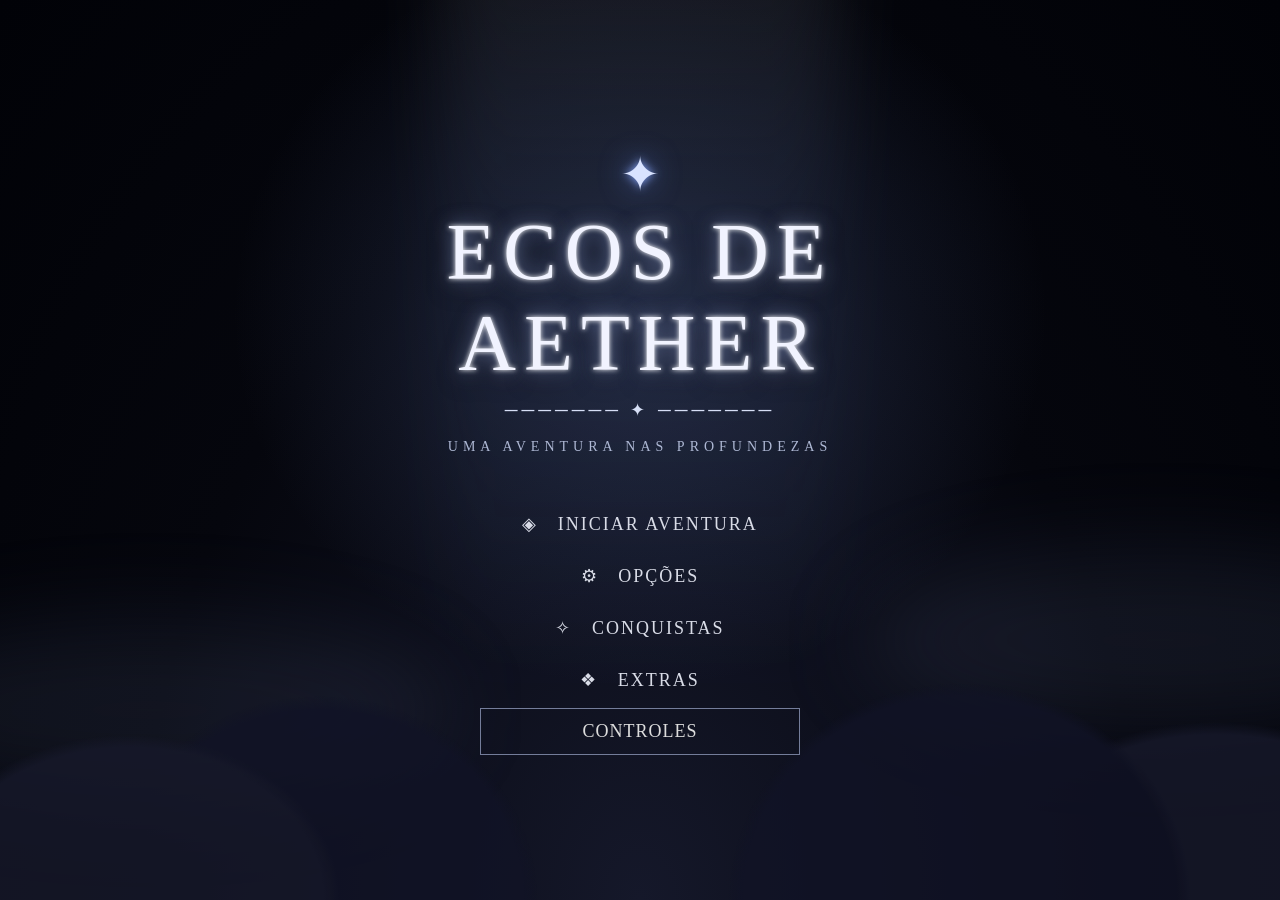
==== index.html @ d4d1378f "Add files via upload" ====
<!DOCTYPE html>
<html lang="pt-BR">
<head>
    <meta charset="UTF-8">
    <meta name="viewport" content="width=device-width, initial-scale=1.0">

    <title>Ecos de Aether</title>

    <link rel="stylesheet" href="style.css">
</head>

<body>

<!-- =========================
     MENU PRINCIPAL
========================= -->

<div id="mainMenu" class="screen">

    <div class="menuFog fog1"></div>
    <div class="menuFog fog2"></div>

    <div class="menuContent">

        <div class="smallLogo">✦</div>

        <h1>ECOS DE AETHER</h1>

        <div class="ornament">
            ─────── ✦ ───────
        </div>

        <p class="subtitle">
            UMA AVENTURA NAS PROFUNDEZAS
        </p>

        <div class="menuButtons">

            <button onclick="startGame()">
                ◈ &nbsp; INICIAR AVENTURA
            </button>

            <button onclick="openOptions()">
                ⚙ &nbsp; OPÇÕES
            </button>

            <button onclick="openAchievements()">
                ✧ &nbsp; CONQUISTAS
            </button>

            <button onclick="openCredits()">
                ❖ &nbsp; EXTRAS
            </button>
            <button id="openControls">CONTROLES</button>

        </div>

        <div class="menuBottom">
            <span>ECOS DE AETHER</span>
            <span>VERSÃO 1.0</span>
        </div>

    </div>
</div>

<!-- MENU DE CONFIGURAÇÃO DE TECLAS -->
<div id="controlsMenu" class="screen hidden">

    <div class="settings-box">

        <h1>CONFIGURAR TECLAS</h1>

        <p class="settings-subtitle">
            Clique em uma ação e pressione a tecla desejada
        </p>

        <div id="keyList"></div>

        <div class="settings-buttons">
            <button id="resetKeys">RESTAURAR PADRÃO</button>
            <button id="closeControls">VOLTAR</button>
        </div>

    </div>

</div>
<!-- =========================
     TELA DO JOGO
========================= -->

<div id="gameScreen" class="hidden">

    <canvas id="gameCanvas"></canvas>

    <!-- HUD -->

    <div id="hud">

        <div class="playerIcon">
            ☠
        </div>

        <div class="bars">

            <div class="healthBar">
                <div id="healthFill"></div>
            </div>

            <div class="manaBar">
                <div id="manaFill"></div>
            </div>

            <div class="xpBar">
                <div id="xpFill"></div>
            </div>

        </div>

        <div class="hudInfo">

            <div>
                ❤️ <span id="healthText">100</span>
            </div>

            <div>
                💙 <span id="manaText">100</span>
            </div>

            <div>
                ✦ LV <span id="levelText">1</span>
            </div>

        </div>

        <div class="coinCounter">
            💎 <span id="coinText">0</span>
        </div>

    </div>


    <!-- NOME DO MAPA -->

    <div id="areaName">
        VILA DO AETHER
    </div>


    <!-- CONTROLES -->

    <div id="controlsHelp">

        A/D ou ←/→ mover<br>
        W / ↑ pular<br>
        Clique atacar<br>
        1 Bola de Fogo<br>
        2 Raio<br>
        Espaço Dash<br>
        E interagir<br>
        I inventário

    </div>


    <!-- MENSAGENS -->

    <div id="messageBox"></div>


    <!-- MENU DE INVENTÁRIO -->

    <div id="inventoryPanel" class="panel hidden">

        <div class="panelHeader">
            <h2>INVENTÁRIO</h2>
            <button onclick="closePanels()">×</button>
        </div>

        <div id="inventoryItems" class="itemGrid"></div>

    </div>


    <!-- MENU DE AMULETOS -->

    <div id="amuletPanel" class="panel hidden">

        <div class="panelHeader">
            <h2>AMULETOS</h2>
            <button onclick="closePanels()">×</button>
        </div>

        <p class="panelDescription">
            Encontre amuletos escondidos, derrote chefes
            e complete missões para desbloquear poderes.
        </p>

        <div id="amuletItems" class="itemGrid"></div>

    </div>


    <!-- LOJA -->

    <div id="shopPanel" class="panel hidden">

        <div class="panelHeader">
            <h2>LOJA DO VIAJANTE</h2>
            <button onclick="closePanels()">×</button>
        </div>

        <div class="shopCoins">
            💎 <span id="shopCoins">0</span>
        </div>

        <div id="shopItems"></div>

    </div>


    <!-- MISSÕES -->

    <div id="questPanel" class="panel hidden">

        <div class="panelHeader">
            <h2>MISSÕES</h2>
            <button onclick="closePanels()">×</button>
        </div>

        <div id="questList"></div>

    </div>


    <!-- PAUSA -->

    <div id="pausePanel" class="panel hidden">

        <div class="panelHeader">
            <h2>PAUSADO</h2>
        </div>

        <button onclick="resumeGame()" class="largeButton">
            CONTINUAR
        </button>

        <button onclick="backToMenu()" class="largeButton">
            MENU PRINCIPAL
        </button>

    </div>

</div>


<!-- =========================
     OPÇÕES
========================= -->

<div id="optionsPanel" class="modal hidden">

    <div class="modalBox">

        <h2>OPÇÕES</h2>

        <p>Som</p>

        <input
            id="volumeControl"
            type="range"
            min="0"
            max="100"
            value="70"
        >

        <button onclick="closeModal()">VOLTAR</button>

    </div>
</div>


<!-- =========================
     CONQUISTAS
========================= -->

<div id="achievementsPanel" class="modal hidden">

    <div class="modalBox">

        <h2>CONQUISTAS</h2>

        <div class="achievement">
            ⚔️ Primeiro Sangue
            <small>Derrote seu primeiro inimigo.</small>
        </div>

        <div class="achievement">
            💎 Colecionador
            <small>Encontre 10 itens.</small>
        </div>

        <div class="achievement">
            💍 Caçador de Relíquias
            <small>Encontre seu primeiro amuleto.</small>
        </div>

        <div class="achievement">
            👑 O Desafiante
            <small>Enfrente o chefe.</small>
        </div>

        <button onclick="closeModal()">VOLTAR</button>

    </div>
</div>


<!-- =========================
     EXTRAS
========================= -->

<div id="creditsPanel" class="modal hidden">

    <div class="modalBox">

        <h2>ECOS DE AETHER</h2>

        <p>
            Uma aventura criada em HTML, CSS e JavaScript.
        </p>

        <p>
            Explore o mundo.<br>
            Encontre relíquias.<br>
            Derrote monstros.<br>
            Descubra os segredos de Aether.
        </p>

        <button onclick="closeModal()">VOLTAR</button>

    </div>
</div>


<script src="game.js"></script>

</body>
</html>
---- style.css ----
* {
    box-sizing: border-box;
    margin: 0;
    padding: 0;
}

html,
body {
    width: 100%;
    height: 100%;
    overflow: hidden;
    background: #03040a;
    color: #eee;
    font-family: Georgia, "Times New Roman", serif;
}

button {
    font-family: inherit;
}

.hidden {
    display: none !important;
}


/* =====================================
   MENU
===================================== */

#mainMenu {
    position: fixed;
    inset: 0;

    display: flex;
    justify-content: center;
    align-items: center;

    overflow: hidden;

    background:
        radial-gradient(
            ellipse at 50% 35%,
            rgba(91, 113, 171, 0.30),
            transparent 45%
        ),
        radial-gradient(
            ellipse at 50% 100%,
            #15182a 0%,
            #05060d 55%,
            #010207 100%
        );
}


/* luz central */

#mainMenu::before {
    content: "";

    position: absolute;

    top: -30%;
    left: 50%;

    width: 400px;
    height: 1000px;

    transform: translateX(-50%);

    background:
        linear-gradient(
            to bottom,
            rgba(255,255,255,0.16),
            rgba(126,158,219,0.08),
            transparent
        );

    filter: blur(35px);

    opacity: 0.7;
}


/* cavernas */

#mainMenu::after {
    content: "";

    position: absolute;
    inset: 0;

    background:

        radial-gradient(
            ellipse at 10% 100%,
            #17192b 0 12%,
            transparent 13%
        ),

        radial-gradient(
            ellipse at 25% 100%,
            #111326 0 15%,
            transparent 16%
        ),

        radial-gradient(
            ellipse at 75% 100%,
            #111326 0 16%,
            transparent 17%
        ),

        radial-gradient(
            ellipse at 95% 100%,
            #17192b 0 13%,
            transparent 14%
        );

    opacity: 0.8;
}


/* neblina */

.menuFog {
    position: absolute;

    width: 600px;
    height: 180px;

    border-radius: 50%;

    background: rgba(115, 133, 176, 0.12);

    filter: blur(45px);

    animation: fogMove 12s infinite alternate ease-in-out;
}

.fog1 {
    left: -150px;
    bottom: 100px;
}

.fog2 {
    right: -180px;
    bottom: 170px;

    animation-delay: -5s;
}

@keyframes fogMove {

    from {
        transform: translateX(-40px);
    }

    to {
        transform: translateX(70px);
    }

}


/* conteúdo */

.menuContent {
    position: relative;
    z-index: 5;

    width: min(700px, 90vw);

    text-align: center;

    animation: menuAppear 2s ease;
}

@keyframes menuAppear {

    from {
        opacity: 0;
        transform: translateY(20px);
    }

    to {
        opacity: 1;
        transform: translateY(0);
    }

}


/* símbolo */

.smallLogo {
    font-size: 48px;

    color: #d9e3ff;

    text-shadow:
        0 0 10px #8ba9ff,
        0 0 30px #5977c9;

    margin-bottom: 5px;
}


/* título */

.menuContent h1 {
    font-size: clamp(42px, 7vw, 80px);

    letter-spacing: 8px;

    color: #f1f3ff;

    font-weight: normal;

    text-shadow:
        0 0 5px #fff,
        0 0 20px #8293c7,
        0 5px 25px #000;

    margin-bottom: 10px;
}


/* ornamento */

.ornament {
    color: #d7dff6;

    font-size: 18px;

    letter-spacing: 4px;

    margin: 5px 0 18px;
}


.subtitle {
    color: #aeb8d4;

    font-size: 14px;

    letter-spacing: 5px;

    margin-bottom: 45px;
}


/* botões */

.menuButtons {
    display: flex;

    flex-direction: column;

    align-items: center;

    gap: 4px;
}

.menuButtons button {
    position: relative;

    width: 320px;

    padding: 13px 15px;

    border: none;

    background: transparent;

    color: #d9dce7;

    font-size: 18px;

    letter-spacing: 2px;

    cursor: pointer;

    transition:
        color 0.2s,
        transform 0.2s,
        text-shadow 0.2s;
}

.menuButtons button:hover {
    color: white;

    transform: scale(1.05);

    text-shadow:
        0 0 8px white,
        0 0 20px #7d98e9;
}

.menuButtons button::before {
    content: "";

    position: absolute;

    left: 20px;
    right: 20px;

    bottom: 0;

    height: 1px;

    background:
        linear-gradient(
            90deg,
            transparent,
            rgba(160,180,230,0.35),
            transparent
        );

    opacity: 0;

    transition: 0.2s;
}

.menuButtons button:hover::before {
    opacity: 1;
}


.menuBottom {
    position: absolute;

    top: calc(100vh - 70px);

    left: 0;
    right: 0;

    display: flex;

    justify-content: space-between;

    color: #65708e;

    font-size: 11px;

    letter-spacing: 2px;
}


/* =====================================
   JOGO
===================================== */

#gameScreen {
    position: fixed;
    inset: 0;

    background: #03040a;
}


#gameCanvas {
    position: absolute;

    inset: 0;

    width: 100%;
    height: 100%;

    image-rendering: pixelated;

    cursor: crosshair;
}


/* =====================================
   HUD
===================================== */

#hud {
    position: absolute;

    top: 20px;
    left: 25px;

    display: flex;

    align-items: center;

    gap: 14px;

    pointer-events: none;

    z-index: 10;
}


.playerIcon {
    width: 58px;
    height: 58px;

    display: flex;

    justify-content: center;
    align-items: center;

    border-radius: 50%;

    background:
        radial-gradient(
            circle,
            #ffffff 0 30%,
            #cbd3e8 31% 55%,
            #33384c 56% 65%,
            transparent 66%
        );

    color: #171923;

    font-size: 23px;

    box-shadow:
        0 0 10px rgba(255,255,255,0.2);
}


.bars {
    width: 220px;
}


.healthBar,
.manaBar,
.xpBar {
    height: 8px;

    margin: 4px 0;

    background: #151827;

    border: 1px solid #424b6b;

    overflow: hidden;
}


.healthBar {
    height: 13px;
}


#healthFill {
    width: 100%;
    height: 100%;

    background:
        linear-gradient(
            90deg,
            #6e101c,
            #d93648
        );

    transition: width 0.2s;
}


#manaFill {
    width: 100%;
    height: 100%;

    background:
        linear-gradient(
            90deg,
            #193b7e,
            #5f9cff
        );

    transition: width 0.2s;
}


#xpFill {
    width: 0%;
    height: 100%;

    background:
        linear-gradient(
            90deg,
            #75611b,
            #d9b94e
        );
}


.hudInfo {
    display: flex;

    flex-direction: column;

    gap: 3px;

    color: #c9d1e7;

    font-size: 13px;
}


.coinCounter {
    margin-left: 12px;

    color: #e8d47a;

    font-size: 17px;

    text-shadow:
        0 0 8px rgba(240,205,75,0.4);
}


/* =====================================
   NOME DO LOCAL
===================================== */

#areaName {
    position: absolute;

    top: 25px;

    left: 50%;

    transform: translateX(-50%);

    color: #d6dcf2;

    font-size: 18px;

    letter-spacing: 5px;

    text-shadow:
        0 0 10px #7184b8;

    pointer-events: none;
}


/* =====================================
   CONTROLES
===================================== */

#controlsHelp {
    position: absolute;

    bottom: 12px;
    left: 50%;

    transform: translateX(-50%);

    padding: 8px 14px;

    background: rgba(3,5,12,0.75);

    border: 1px solid #3a4565;

    color: #9da9c7;

    font-family: Arial, sans-serif;

    font-size: 11px;

    line-height: 17px;

    text-align: center;

    pointer-events: none;
}


/* =====================================
   MENSAGEM
===================================== */

#messageBox {
    position: absolute;

    left: 50%;
    bottom: 100px;

    transform: translateX(-50%);

    min-width: 250px;

    padding: 10px 20px;

    text-align: center;

    color: #e6eaff;

    background: rgba(5,8,18,0.85);

    border: 1px solid #53658f;

    opacity: 0;

    transition: opacity 0.3s;

    pointer-events: none;
}


/* =====================================
   PAINÉIS
===================================== */

.panel {
    position: absolute;

    z-index: 50;

    top: 50%;
    left: 50%;

    transform: translate(-50%, -50%);

    width: min(750px, 90vw);

    max-height: 80vh;

    overflow-y: auto;

    padding: 25px;

    background:
        linear-gradient(
            145deg,
            rgba(18,23,40,0.98),
            rgba(5,7,15,0.98)
        );

    border: 1px solid #52658d;

    box-shadow:
        0 0 50px rgba(0,0,0,0.8),
        inset 0 0 40px rgba(90,110,160,0.06);
}


.panelHeader {
    display: flex;

    justify-content: space-between;

    align-items: center;

    margin-bottom: 20px;

    border-bottom: 1px solid #343d59;

    padding-bottom: 12px;
}


.panelHeader h2 {
    font-size: 25px;

    letter-spacing: 4px;

    font-weight: normal;
}


.panelHeader button {
    border: none;

    background: transparent;

    color: #aab4ce;

    font-size: 30px;

    cursor: pointer;
}


.panelDescription {
    color: #8f9ab6;

    margin-bottom: 20px;

    line-height: 1.6;
}


/* =====================================
   ITENS
===================================== */

.itemGrid {
    display: grid;

    grid-template-columns:
        repeat(auto-fill, minmax(140px, 1fr));

    gap: 10px;
}


.item {
    min-height: 100px;

    padding: 12px;

    background: #0b0f1c;

    border: 1px solid #303a56;

    cursor: pointer;

    transition: 0.2s;
}


.item:hover {
    transform: translateY(-3px);

    border-color: #7289bd;

    background: #11172a;
}


.itemIcon {
    font-size: 30px;

    margin-bottom: 8px;
}


.itemName {
    font-size: 13px;

    color: #dce1f2;
}


.itemDescription {
    margin-top: 5px;

    font-family: Arial, sans-serif;

    font-size: 10px;

    color: #7f8ba8;
}


/* =====================================
   LOJA
===================================== */

.shopCoins {
    color: #e5d06d;

    margin-bottom: 15px;

    font-size: 18px;
}


.shopItem {
    display: flex;

    align-items: center;

    justify-content: space-between;

    gap: 20px;

    padding: 14px;

    margin: 8px 0;

    background: #0b0f1c;

    border: 1px solid #303a56;
}


.shopItemInfo {
    display: flex;

    align-items: center;

    gap: 12px;
}


.shopItem button,
.largeButton,
.modalBox button {
    border: 1px solid #5c6d96;

    background: #11182a;

    color: #dce2f4;

    padding: 10px 18px;

    cursor: pointer;
}


.shopItem button:hover,
.largeButton:hover,
.modalBox button:hover {
    background: #273451;

    border-color: #9baedb;
}


/* =====================================
   QUESTS
===================================== */

.quest {
    padding: 15px;

    margin-bottom: 10px;

    background: #0b0f1c;

    border: 1px solid #303a56;
}


.quest h3 {
    color: #dbe2f5;

    margin-bottom: 7px;
}


.quest p {
    color: #8792ae;

    font-family: Arial, sans-serif;

    font-size: 13px;

    line-height: 1.5;
}


.quest.complete {
    border-color: #9a8243;

    background: #15140e;
}


/* =====================================
   MODAIS
===================================== */

.modal {
    position: fixed;

    inset: 0;

    z-index: 100;

    display: flex;

    align-items: center;
    justify-content: center;

    background: rgba(0,0,0,0.75);

    backdrop-filter: blur(5px);
}


.modalBox {
    width: min(550px, 90vw);

    padding: 35px;

    text-align: center;

    background:
        linear-gradient(
            145deg,
            #131a2b,
            #05070e
        );

    border: 1px solid #52658d;

    box-shadow:
        0 0 70px rgba(0,0,0,0.8);
}


.modalBox h2 {
    font-size: 30px;

    letter-spacing: 5px;

    margin-bottom: 25px;
}


.modalBox p {
    color: #9ba6c1;

    line-height: 1.7;

    margin-bottom: 20px;
}


.modalBox input {
    width: 100%;

    margin-bottom: 25px;
}


.achievement {
    text-align: left;

    padding: 15px;

    margin: 8px 0;

    background: #0b0f1a;

    border: 1px solid #303a56;
}


.achievement small {
    display: block;

    margin-top: 5px;

    color: #7f8aa5;
}


/* =====================================
   RESPONSIVO
===================================== */

@media (max-width: 700px) {

    .menuContent h1 {
        font-size: 35px;

        letter-spacing: 4px;
    }

    .subtitle {
        font-size: 10px;

        letter-spacing: 3px;
    }

    .menuButtons button {
        width: 280px;

        font-size: 15px;
    }

    #hud {
        left: 10px;
        top: 10px;
    }

    .playerIcon {
        width: 42px;
        height: 42px;
    }

    .bars {
        width: 130px;
    }

    #areaName {
        font-size: 12px;
    }

    #controlsHelp {
        display: none;
    }

}
/* ============================= */
/* CONFIGURAÇÃO DE TECLAS */
/* ============================= */

.screen {
    position: fixed;
    inset: 0;

    display: flex;
    justify-content: center;
    align-items: center;

    background:
        radial-gradient(
            circle at center,
            rgba(50, 65, 110, 0.35),
            rgba(0, 0, 0, 0.96) 70%
        );

    z-index: 9999;
}

.hidden {
    display: none !important;
}

.settings-box {
    width: min(700px, 90%);

    padding: 35px;

    background:
        linear-gradient(
            145deg,
            rgba(15, 19, 32, 0.98),
            rgba(4, 6, 12, 0.98)
        );

    border: 1px solid #6d7695;

    box-shadow:
        0 0 40px rgba(100, 120, 180, 0.15),
        inset 0 0 40px rgba(255, 255, 255, 0.02);

    text-align: center;
}

.settings-box h1 {
    margin: 0 0 8px;

    color: #eee;

    font-family: Georgia, serif;

    font-size: 30px;

    letter-spacing: 5px;

    text-shadow:
        0 0 10px rgba(255,255,255,.5);
}

.settings-subtitle {
    color: #8f96aa;

    margin-bottom: 25px;

    font-size: 14px;
}

/* LISTA */

#keyList {
    display: flex;

    flex-direction: column;

    gap: 8px;

    max-height: 420px;

    overflow-y: auto;

    padding-right: 5px;
}

.key-row {
    display: flex;

    justify-content: space-between;

    align-items: center;

    padding: 12px 16px;

    background: rgba(255,255,255,0.035);

    border: 1px solid rgba(130,140,170,0.25);

    transition: .2s;
}

.key-row:hover {
    background: rgba(120,140,190,0.1);

    border-color: rgba(160,170,210,0.5);
}

.key-name {
    color: #ddd;

    font-size: 16px;
}

.key-button {
    min-width: 110px;

    padding: 8px 15px;

    color: #fff;

    background: #111522;

    border: 1px solid #727b99;

    cursor: pointer;

    font-weight: bold;

    transition: .2s;
}

.key-button:hover {
    background: #252d45;

    box-shadow: 0 0 12px rgba(130,150,220,.3);
}

.key-button.waiting {
    color: #fff;

    background: #5b2630;

    border-color: #c86a78;

    animation: waitingKey 1s infinite;
}

@keyframes waitingKey {

    0%,100% {
        opacity: 1;
    }

    50% {
        opacity: .5;
    }

}

/* BOTÕES */

.settings-buttons {
    display: flex;

    justify-content: center;

    gap: 15px;

    margin-top: 25px;
}

.settings-buttons button,
#openControls {
    padding: 12px 25px;

    color: #ddd;

    background: transparent;

    border: 1px solid #747d9a;

    cursor: pointer;

    font-family: Georgia, serif;

    letter-spacing: 1px;

    transition: .25s;
}

.settings-buttons button:hover,
#openControls:hover {
    color: white;

    background: rgba(120,140,190,.12);

    border-color: white;

    box-shadow:
        0 0 15px rgba(130,150,220,.25);

    transform: scale(1.03);
}

/* SCROLL */

#keyList::-webkit-scrollbar {
    width: 5px;
}

#keyList::-webkit-scrollbar-track {
    background: #080a10;
}

#keyList::-webkit-scrollbar-thumb {
    background: #555e78;
}
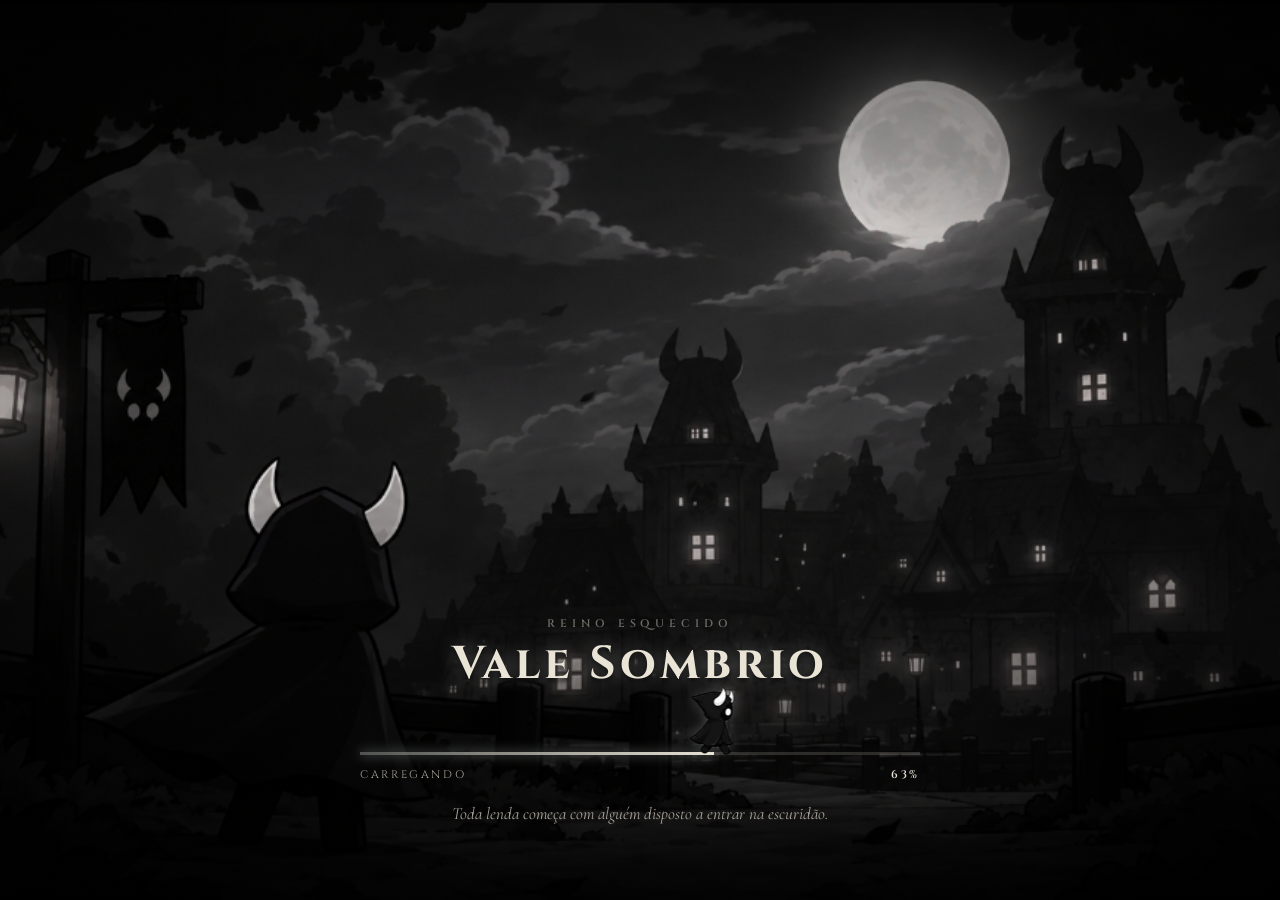
==== commit 082531a7: "Pedro" ====
--- a/index.html
+++ b/index.html
@@ -1,348 +1,200 @@
-<!DOCTYPE html>
-<html lang="pt-BR">
-<head>
-    <meta charset="UTF-8">
-    <meta name="viewport" content="width=device-width, initial-scale=1.0">
-
-    <title>Ecos de Aether</title>
-
-    <link rel="stylesheet" href="style.css">
-</head>
-
-<body>
-
-<!-- =========================
-     MENU PRINCIPAL
-========================= -->
-
-<div id="mainMenu" class="screen">
-
-    <div class="menuFog fog1"></div>
-    <div class="menuFog fog2"></div>
-
-    <div class="menuContent">
-
-        <div class="smallLogo">✦</div>
-
-        <h1>ECOS DE AETHER</h1>
-
-        <div class="ornament">
-            ─────── ✦ ───────
-        </div>
-
-        <p class="subtitle">
-            UMA AVENTURA NAS PROFUNDEZAS
-        </p>
-
-        <div class="menuButtons">
-
-            <button onclick="startGame()">
-                ◈ &nbsp; INICIAR AVENTURA
-            </button>
-
-            <button onclick="openOptions()">
-                ⚙ &nbsp; OPÇÕES
-            </button>
-
-            <button onclick="openAchievements()">
-                ✧ &nbsp; CONQUISTAS
-            </button>
-
-            <button onclick="openCredits()">
-                ❖ &nbsp; EXTRAS
-            </button>
-            <button id="openControls">CONTROLES</button>
-
-        </div>
-
-        <div class="menuBottom">
-            <span>ECOS DE AETHER</span>
-            <span>VERSÃO 1.0</span>
-        </div>
-
-    </div>
-</div>
-
-<!-- MENU DE CONFIGURAÇÃO DE TECLAS -->
-<div id="controlsMenu" class="screen hidden">
-
-    <div class="settings-box">
-
-        <h1>CONFIGURAR TECLAS</h1>
-
-        <p class="settings-subtitle">
-            Clique em uma ação e pressione a tecla desejada
-        </p>
-
-        <div id="keyList"></div>
-
-        <div class="settings-buttons">
-            <button id="resetKeys">RESTAURAR PADRÃO</button>
-            <button id="closeControls">VOLTAR</button>
-        </div>
-
-    </div>
-
-</div>
-<!-- =========================
-     TELA DO JOGO
-========================= -->
-
-<div id="gameScreen" class="hidden">
-
-    <canvas id="gameCanvas"></canvas>
-
-    <!-- HUD -->
-
-    <div id="hud">
-
-        <div class="playerIcon">
-            ☠
-        </div>
-
-        <div class="bars">
-
-            <div class="healthBar">
-                <div id="healthFill"></div>
-            </div>
-
-            <div class="manaBar">
-                <div id="manaFill"></div>
-            </div>
-
-            <div class="xpBar">
-                <div id="xpFill"></div>
-            </div>
-
-        </div>
-
-        <div class="hudInfo">
-
-            <div>
-                ❤️ <span id="healthText">100</span>
-            </div>
-
-            <div>
-                💙 <span id="manaText">100</span>
-            </div>
-
-            <div>
-                ✦ LV <span id="levelText">1</span>
-            </div>
-
-        </div>
-
-        <div class="coinCounter">
-            💎 <span id="coinText">0</span>
-        </div>
-
-    </div>
-
-
-    <!-- NOME DO MAPA -->
-
-    <div id="areaName">
-        VILA DO AETHER
-    </div>
-
-
-    <!-- CONTROLES -->
-
-    <div id="controlsHelp">
-
-        A/D ou ←/→ mover<br>
-        W / ↑ pular<br>
-        Clique atacar<br>
-        1 Bola de Fogo<br>
-        2 Raio<br>
-        Espaço Dash<br>
-        E interagir<br>
-        I inventário
-
-    </div>
-
-
-    <!-- MENSAGENS -->
-
-    <div id="messageBox"></div>
-
-
-    <!-- MENU DE INVENTÁRIO -->
-
-    <div id="inventoryPanel" class="panel hidden">
-
-        <div class="panelHeader">
-            <h2>INVENTÁRIO</h2>
-            <button onclick="closePanels()">×</button>
-        </div>
-
-        <div id="inventoryItems" class="itemGrid"></div>
-
-    </div>
-
-
-    <!-- MENU DE AMULETOS -->
-
-    <div id="amuletPanel" class="panel hidden">
-
-        <div class="panelHeader">
-            <h2>AMULETOS</h2>
-            <button onclick="closePanels()">×</button>
-        </div>
-
-        <p class="panelDescription">
-            Encontre amuletos escondidos, derrote chefes
-            e complete missões para desbloquear poderes.
-        </p>
-
-        <div id="amuletItems" class="itemGrid"></div>
-
-    </div>
-
-
-    <!-- LOJA -->
-
-    <div id="shopPanel" class="panel hidden">
-
-        <div class="panelHeader">
-            <h2>LOJA DO VIAJANTE</h2>
-            <button onclick="closePanels()">×</button>
-        </div>
-
-        <div class="shopCoins">
-            💎 <span id="shopCoins">0</span>
-        </div>
-
-        <div id="shopItems"></div>
-
-    </div>
-
-
-    <!-- MISSÕES -->
-
-    <div id="questPanel" class="panel hidden">
-
-        <div class="panelHeader">
-            <h2>MISSÕES</h2>
-            <button onclick="closePanels()">×</button>
-        </div>
-
-        <div id="questList"></div>
-
-    </div>
-
-
-    <!-- PAUSA -->
-
-    <div id="pausePanel" class="panel hidden">
-
-        <div class="panelHeader">
-            <h2>PAUSADO</h2>
-        </div>
-
-        <button onclick="resumeGame()" class="largeButton">
-            CONTINUAR
-        </button>
-
-        <button onclick="backToMenu()" class="largeButton">
-            MENU PRINCIPAL
-        </button>
-
-    </div>
-
-</div>
-
-
-<!-- =========================
-     OPÇÕES
-========================= -->
-
-<div id="optionsPanel" class="modal hidden">
-
-    <div class="modalBox">
-
-        <h2>OPÇÕES</h2>
-
-        <p>Som</p>
-
-        <input
-            id="volumeControl"
-            type="range"
-            min="0"
-            max="100"
-            value="70"
-        >
-
-        <button onclick="closeModal()">VOLTAR</button>
-
-    </div>
-</div>
-
-
-<!-- =========================
-     CONQUISTAS
-========================= -->
-
-<div id="achievementsPanel" class="modal hidden">
-
-    <div class="modalBox">
-
-        <h2>CONQUISTAS</h2>
-
-        <div class="achievement">
-            ⚔️ Primeiro Sangue
-            <small>Derrote seu primeiro inimigo.</small>
-        </div>
-
-        <div class="achievement">
-            💎 Colecionador
-            <small>Encontre 10 itens.</small>
-        </div>
-
-        <div class="achievement">
-            💍 Caçador de Relíquias
-            <small>Encontre seu primeiro amuleto.</small>
-        </div>
-
-        <div class="achievement">
-            👑 O Desafiante
-            <small>Enfrente o chefe.</small>
-        </div>
-
-        <button onclick="closeModal()">VOLTAR</button>
-
-    </div>
-</div>
-
-
-<!-- =========================
-     EXTRAS
-========================= -->
-
-<div id="creditsPanel" class="modal hidden">
-
-    <div class="modalBox">
-
-        <h2>ECOS DE AETHER</h2>
-
-        <p>
-            Uma aventura criada em HTML, CSS e JavaScript.
-        </p>
-
-        <p>
-            Explore o mundo.<br>
-            Encontre relíquias.<br>
-            Derrote monstros.<br>
-            Descubra os segredos de Aether.
-        </p>
-
-        <button onclick="closeModal()">VOLTAR</button>
-
-    </div>
-</div>
-
-
-<script src="game.js"></script>
-
-</body>
-</html>+<!DOCTYPE html>
+<html lang="pt-BR">
+<head>
+  <meta charset="UTF-8">
+  <meta name="viewport" content="width=device-width, initial-scale=1.0">
+  <title>Vale Sombrio — Reino Esquecido</title>
+
+  <!-- Google Fonts (Cinzel para títulos / Cormorant Garamond para textos) -->
+  <link rel="preconnect" href="https://fonts.googleapis.com">
+  <link rel="preconnect" href="https://fonts.gstatic.com" crossorigin>
+  <link href="https://fonts.googleapis.com/css2?family=Cinzel:wght@400;600;700;800&family=Cormorant+Garamond:ital,wght@0,500;0,600;1,500&display=swap" rel="stylesheet">
+
+  <!-- Imagem da tela de carregamento: começa a baixar o mais cedo possível -->
+  <link rel="preload" as="image" href="assets/capa.jpg">
+
+  <link rel="stylesheet" href="style.css">
+</head>
+<body data-screen="main">
+
+  <!-- ==================================================
+       TELA DE CARREGAMENTO
+       ================================================== -->
+  <div class="loading show" id="loading" role="status" aria-live="polite">
+    <img class="loading-art" src="assets/capa.jpg" alt="">
+    <div class="loading-shade"></div>
+
+    <div class="loading-panel">
+      <div class="eyebrow">REINO ESQUECIDO</div>
+      <h2 class="loading-title">Vale Sombrio</h2>
+
+      <div class="loading-track" id="loading-track">
+        <div class="loading-hero" aria-hidden="true"></div>
+        <div class="loading-bar"><i></i></div>
+      </div>
+
+      <div class="loading-meta">
+        <span id="loading-label">Carregando</span>
+        <b id="loading-percent">0%</b>
+      </div>
+
+      <p class="loading-tip" id="loading-tip"></p>
+    </div>
+  </div>
+
+  <div class="background">
+    <div class="bg-art"></div>
+    <div class="moon"></div>
+    <div class="mist mist-a"></div>
+    <div class="mist mist-b"></div>
+    <div class="particles"></div>
+  </div>
+  <div class="vignette"></div>
+
+  <main class="stage">
+    <!-- MENU PRINCIPAL -->
+    <section class="screen active" id="screen-main">
+      <div class="eyebrow">REINO ESQUECIDO</div>
+      <h1 class="title">Vale Sombrio</h1>
+      <p class="subtitle">Ecos de uma terra esquecida</p>
+
+      <div class="ornament"><span></span><i>✦</i><span></span></div>
+
+      <nav class="menu-list" aria-label="Menu principal">
+        <button class="menu-item primary" data-action="start">
+          <span class="wing">✦</span>Iniciar Partida<span class="wing">✦</span>
+        </button>
+        <button class="menu-item" data-goto="config">
+          <span class="wing">✦</span>Configurações<span class="wing">✦</span>
+        </button>
+        <button class="menu-item" data-action="extras">
+          <span class="wing">✦</span>Extras<span class="wing">✦</span>
+        </button>
+        <button class="menu-item" data-action="quit">
+          <span class="wing">✦</span>Sair do Jogo<span class="wing">✦</span>
+        </button>
+      </nav>
+
+      <div class="version">v1.2.0 • build 22.10.2026</div>
+    </section>
+
+    <!-- TELA DO JOGO -->
+    <section class="screen game-screen" id="screen-game">
+      <div class="game-top">
+        <div class="hud-left">
+          <img class="portrait" src="assets/retrato.png" alt="Retrato do herói">
+          <div>
+            <span class="small-label">LOCALIZAÇÃO</span>
+            <strong>Floresta do Véu</strong>
+          </div>
+        </div>
+
+        <div class="hud-stats">
+          <div class="hud-stat hud-life">
+            <span>❤ Vida</span>
+            <div class="hud-bar"><i id="hud-life-fill"></i></div>
+            <b id="hud-life">100 / 100</b>
+          </div>
+          <div class="hud-stat"><span>◆ Moedas</span><b id="hud-coins">0</b></div>
+          <div class="hud-stat"><span>✦ Relíquias</span><b id="hud-relics">0 / 30</b></div>
+        </div>
+
+        <button class="icon-button" data-goto="main" title="Voltar ao menu">✕</button>
+      </div>
+
+      <div class="game-view">
+        <canvas id="game-canvas" width="960" height="700" aria-label="Floresta do Véu"></canvas>
+        <div class="game-hint" id="game-hint"></div>
+      </div>
+    </section>
+
+    <!-- CONFIGURAÇÕES -->
+    <section class="screen" id="screen-config">
+      <div class="sub-header">Configurações</div>
+      <p class="screen-desc">Personalize sua jornada.</p>
+
+      <div class="tabs">
+        <button class="tab active" data-tab="geral">Geral</button>
+        <button class="tab" data-tab="som">Som</button>
+        <button class="tab" data-tab="controles">Controles</button>
+      </div>
+
+      <div class="card">
+        <div class="tab-panel active" id="tab-geral">
+          <div class="opt-row">
+            <div><div class="opt-label">Tela cheia</div><div class="opt-sub">Ocupa toda a extensão do monitor</div></div>
+            <button class="switch on" data-switch="fullscreen" aria-label="Tela cheia"><span></span></button>
+          </div>
+          <div class="opt-row">
+            <div><div class="opt-label">Efeitos visuais</div><div class="opt-sub">Névoa, partículas e brilho</div></div>
+            <button class="switch on" data-switch="effects" aria-label="Efeitos visuais"><span></span></button>
+          </div>
+          <div class="opt-row">
+            <div><div class="opt-label">Legendas</div><div class="opt-sub">Exibe textos importantes durante a aventura</div></div>
+            <button class="switch" data-switch="subtitles" aria-label="Legendas"><span></span></button>
+          </div>
+          <div class="opt-row">
+            <div><div class="opt-label">Idioma</div><div class="opt-sub">Idioma dos textos</div></div>
+            <select id="language" class="ghost-select">
+              <option value="pt">Português</option>
+              <option value="en">English</option>
+              <option value="es">Español</option>
+            </select>
+          </div>
+        </div>
+
+        <div class="tab-panel" id="tab-som">
+          <div class="slider-row" data-volume="master">
+            <div class="slider-top"><span class="opt-label">Volume geral</span><b class="slider-val">80</b></div>
+            <input type="range" min="0" max="100" value="80">
+          </div>
+          <div class="slider-row" data-volume="music">
+            <div class="slider-top"><span class="opt-label">Música</span><b class="slider-val">60</b></div>
+            <input type="range" min="0" max="100" value="60">
+          </div>
+          <div class="slider-row" data-volume="sfx">
+            <div class="slider-top"><span class="opt-label">Efeitos sonoros</span><b class="slider-val">90</b></div>
+            <input type="range" min="0" max="100" value="90">
+          </div>
+          <div class="slider-row" data-volume="ambience">
+            <div class="slider-top"><span class="opt-label">Ambiente</span><b class="slider-val">45</b></div>
+            <input type="range" min="0" max="100" value="45">
+          </div>
+        </div>
+
+        <div class="tab-panel" id="tab-controles">
+          <div class="keyrow"><span class="opt-label">Mover para cima</span><button class="keychip" data-key="up">W</button></div>
+          <div class="keyrow"><span class="opt-label">Mover para baixo</span><button class="keychip" data-key="down">S</button></div>
+          <div class="keyrow"><span class="opt-label">Mover para esquerda</span><button class="keychip" data-key="left">A</button></div>
+          <div class="keyrow"><span class="opt-label">Mover para direita</span><button class="keychip" data-key="right">D</button></div>
+          <div class="keyrow"><span class="opt-label">Saltar</span><button class="keychip" data-key="jump">Espaço</button></div>
+          <div class="keyrow"><span class="opt-label">Atacar</span><button class="keychip" data-key="attack">K</button></div>
+          <div class="keyrow"><span class="opt-label">Dash</span><button class="keychip" data-key="dash">Shift</button></div>
+          <div class="keyrow"><span class="opt-label">Mapa</span><button class="keychip" data-key="map">Tab</button></div>
+        </div>
+      </div>
+
+      <button class="back-link" data-goto="main">◄ Voltar</button>
+    </section>
+
+    <!-- EXTRAS -->
+    <section class="screen" id="screen-extras">
+      <div class="sub-header">Extras</div>
+      <p class="screen-desc">Informações sobre o projeto.</p>
+      <div class="card extras-card">
+        <div class="extra-line"><span>Projeto</span><strong>Vale Sombrio</strong></div>
+        <div class="extra-line"><span>Estilo</span><strong>RPG de ação 2D</strong></div>
+        <div class="extra-line"><span>Visual</span><strong>Fantasia sombria / Pixel Art</strong></div>
+        <div class="extra-line"><span>Versão</span><strong>1.2.0</strong></div>
+        <div class="quote">“Toda lenda começa com alguém disposto a entrar na escuridão.”</div>
+      </div>
+      <button class="back-link" data-goto="main">◄ Voltar</button>
+    </section>
+  </main>
+
+  <div class="toast" id="toast"></div>
+  <div class="meta-corner">VALE SOMBRIO<br><span>ESTÚDIO FICTÍCIO</span></div>
+
+  <script src="script.js"></script>
+</body>
+</html>
--- a/style.css
+++ b/style.css
@@ -1,1213 +1,2044 @@
-* {
-    box-sizing: border-box;
-    margin: 0;
-    padding: 0;
-}
-
-html,
-body {
-    width: 100%;
-    height: 100%;
-    overflow: hidden;
-    background: #03040a;
-    color: #eee;
-    font-family: Georgia, "Times New Roman", serif;
-}
-
-button {
-    font-family: inherit;
-}
-
-.hidden {
-    display: none !important;
-}
-
-
-/* =====================================
-   MENU
-===================================== */
-
-#mainMenu {
-    position: fixed;
-    inset: 0;
-
-    display: flex;
-    justify-content: center;
-    align-items: center;
-
-    overflow: hidden;
-
-    background:
-        radial-gradient(
-            ellipse at 50% 35%,
-            rgba(91, 113, 171, 0.30),
-            transparent 45%
-        ),
-        radial-gradient(
-            ellipse at 50% 100%,
-            #15182a 0%,
-            #05060d 55%,
-            #010207 100%
-        );
-}
-
-
-/* luz central */
-
-#mainMenu::before {
-    content: "";
-
-    position: absolute;
-
-    top: -30%;
-    left: 50%;
-
-    width: 400px;
-    height: 1000px;
-
-    transform: translateX(-50%);
-
-    background:
-        linear-gradient(
-            to bottom,
-            rgba(255,255,255,0.16),
-            rgba(126,158,219,0.08),
-            transparent
-        );
-
-    filter: blur(35px);
-
-    opacity: 0.7;
-}
-
-
-/* cavernas */
-
-#mainMenu::after {
-    content: "";
-
-    position: absolute;
-    inset: 0;
-
-    background:
-
-        radial-gradient(
-            ellipse at 10% 100%,
-            #17192b 0 12%,
-            transparent 13%
-        ),
-
-        radial-gradient(
-            ellipse at 25% 100%,
-            #111326 0 15%,
-            transparent 16%
-        ),
-
-        radial-gradient(
-            ellipse at 75% 100%,
-            #111326 0 16%,
-            transparent 17%
-        ),
-
-        radial-gradient(
-            ellipse at 95% 100%,
-            #17192b 0 13%,
-            transparent 14%
-        );
-
-    opacity: 0.8;
-}
-
-
-/* neblina */
-
-.menuFog {
-    position: absolute;
-
-    width: 600px;
-    height: 180px;
-
-    border-radius: 50%;
-
-    background: rgba(115, 133, 176, 0.12);
-
-    filter: blur(45px);
-
-    animation: fogMove 12s infinite alternate ease-in-out;
-}
-
-.fog1 {
-    left: -150px;
-    bottom: 100px;
-}
-
-.fog2 {
-    right: -180px;
-    bottom: 170px;
-
-    animation-delay: -5s;
-}
-
-@keyframes fogMove {
-
-    from {
-        transform: translateX(-40px);
-    }
-
-    to {
-        transform: translateX(70px);
-    }
-
-}
-
-
-/* conteúdo */
-
-.menuContent {
-    position: relative;
-    z-index: 5;
-
-    width: min(700px, 90vw);
-
-    text-align: center;
-
-    animation: menuAppear 2s ease;
-}
-
-@keyframes menuAppear {
-
-    from {
-        opacity: 0;
-        transform: translateY(20px);
-    }
-
-    to {
-        opacity: 1;
-        transform: translateY(0);
-    }
-
-}
-
-
-/* símbolo */
-
-.smallLogo {
-    font-size: 48px;
-
-    color: #d9e3ff;
-
-    text-shadow:
-        0 0 10px #8ba9ff,
-        0 0 30px #5977c9;
-
-    margin-bottom: 5px;
-}
-
-
-/* título */
-
-.menuContent h1 {
-    font-size: clamp(42px, 7vw, 80px);
-
-    letter-spacing: 8px;
-
-    color: #f1f3ff;
-
-    font-weight: normal;
-
-    text-shadow:
-        0 0 5px #fff,
-        0 0 20px #8293c7,
-        0 5px 25px #000;
-
-    margin-bottom: 10px;
-}
-
-
-/* ornamento */
-
-.ornament {
-    color: #d7dff6;
-
-    font-size: 18px;
-
-    letter-spacing: 4px;
-
-    margin: 5px 0 18px;
-}
-
-
-.subtitle {
-    color: #aeb8d4;
-
-    font-size: 14px;
-
-    letter-spacing: 5px;
-
-    margin-bottom: 45px;
-}
-
-
-/* botões */
-
-.menuButtons {
-    display: flex;
-
-    flex-direction: column;
-
-    align-items: center;
-
-    gap: 4px;
-}
-
-.menuButtons button {
-    position: relative;
-
-    width: 320px;
-
-    padding: 13px 15px;
-
-    border: none;
-
-    background: transparent;
-
-    color: #d9dce7;
-
-    font-size: 18px;
-
-    letter-spacing: 2px;
-
-    cursor: pointer;
-
-    transition:
-        color 0.2s,
-        transform 0.2s,
-        text-shadow 0.2s;
-}
-
-.menuButtons button:hover {
-    color: white;
-
-    transform: scale(1.05);
-
-    text-shadow:
-        0 0 8px white,
-        0 0 20px #7d98e9;
-}
-
-.menuButtons button::before {
-    content: "";
-
-    position: absolute;
-
-    left: 20px;
-    right: 20px;
-
-    bottom: 0;
-
-    height: 1px;
-
-    background:
-        linear-gradient(
-            90deg,
-            transparent,
-            rgba(160,180,230,0.35),
-            transparent
-        );
-
-    opacity: 0;
-
-    transition: 0.2s;
-}
-
-.menuButtons button:hover::before {
-    opacity: 1;
-}
-
-
-.menuBottom {
-    position: absolute;
-
-    top: calc(100vh - 70px);
-
-    left: 0;
-    right: 0;
-
-    display: flex;
-
-    justify-content: space-between;
-
-    color: #65708e;
-
-    font-size: 11px;
-
-    letter-spacing: 2px;
-}
-
-
-/* =====================================
-   JOGO
-===================================== */
-
-#gameScreen {
-    position: fixed;
-    inset: 0;
-
-    background: #03040a;
-}
-
-
-#gameCanvas {
-    position: absolute;
-
-    inset: 0;
-
-    width: 100%;
-    height: 100%;
-
-    image-rendering: pixelated;
-
-    cursor: crosshair;
-}
-
-
-/* =====================================
-   HUD
-===================================== */
-
-#hud {
-    position: absolute;
-
-    top: 20px;
-    left: 25px;
-
-    display: flex;
-
-    align-items: center;
-
-    gap: 14px;
-
-    pointer-events: none;
-
-    z-index: 10;
-}
-
-
-.playerIcon {
-    width: 58px;
-    height: 58px;
-
-    display: flex;
-
-    justify-content: center;
-    align-items: center;
-
-    border-radius: 50%;
-
-    background:
-        radial-gradient(
-            circle,
-            #ffffff 0 30%,
-            #cbd3e8 31% 55%,
-            #33384c 56% 65%,
-            transparent 66%
-        );
-
-    color: #171923;
-
-    font-size: 23px;
-
-    box-shadow:
-        0 0 10px rgba(255,255,255,0.2);
-}
-
-
-.bars {
-    width: 220px;
-}
-
-
-.healthBar,
-.manaBar,
-.xpBar {
-    height: 8px;
-
-    margin: 4px 0;
-
-    background: #151827;
-
-    border: 1px solid #424b6b;
-
-    overflow: hidden;
-}
-
-
-.healthBar {
-    height: 13px;
-}
-
-
-#healthFill {
-    width: 100%;
-    height: 100%;
-
-    background:
-        linear-gradient(
-            90deg,
-            #6e101c,
-            #d93648
-        );
-
-    transition: width 0.2s;
-}
-
-
-#manaFill {
-    width: 100%;
-    height: 100%;
-
-    background:
-        linear-gradient(
-            90deg,
-            #193b7e,
-            #5f9cff
-        );
-
-    transition: width 0.2s;
-}
-
-
-#xpFill {
-    width: 0%;
-    height: 100%;
-
-    background:
-        linear-gradient(
-            90deg,
-            #75611b,
-            #d9b94e
-        );
-}
-
-
-.hudInfo {
-    display: flex;
-
-    flex-direction: column;
-
-    gap: 3px;
-
-    color: #c9d1e7;
-
-    font-size: 13px;
-}
-
-
-.coinCounter {
-    margin-left: 12px;
-
-    color: #e8d47a;
-
-    font-size: 17px;
-
-    text-shadow:
-        0 0 8px rgba(240,205,75,0.4);
-}
-
-
-/* =====================================
-   NOME DO LOCAL
-===================================== */
-
-#areaName {
-    position: absolute;
-
-    top: 25px;
-
-    left: 50%;
-
-    transform: translateX(-50%);
-
-    color: #d6dcf2;
-
-    font-size: 18px;
-
-    letter-spacing: 5px;
-
-    text-shadow:
-        0 0 10px #7184b8;
-
-    pointer-events: none;
-}
-
-
-/* =====================================
-   CONTROLES
-===================================== */
-
-#controlsHelp {
-    position: absolute;
-
-    bottom: 12px;
-    left: 50%;
-
-    transform: translateX(-50%);
-
-    padding: 8px 14px;
-
-    background: rgba(3,5,12,0.75);
-
-    border: 1px solid #3a4565;
-
-    color: #9da9c7;
-
-    font-family: Arial, sans-serif;
-
-    font-size: 11px;
-
-    line-height: 17px;
-
-    text-align: center;
-
-    pointer-events: none;
-}
-
-
-/* =====================================
-   MENSAGEM
-===================================== */
-
-#messageBox {
-    position: absolute;
-
-    left: 50%;
-    bottom: 100px;
-
-    transform: translateX(-50%);
-
-    min-width: 250px;
-
-    padding: 10px 20px;
-
-    text-align: center;
-
-    color: #e6eaff;
-
-    background: rgba(5,8,18,0.85);
-
-    border: 1px solid #53658f;
-
-    opacity: 0;
-
-    transition: opacity 0.3s;
-
-    pointer-events: none;
-}
-
-
-/* =====================================
-   PAINÉIS
-===================================== */
-
-.panel {
-    position: absolute;
-
-    z-index: 50;
-
-    top: 50%;
-    left: 50%;
-
-    transform: translate(-50%, -50%);
-
-    width: min(750px, 90vw);
-
-    max-height: 80vh;
-
-    overflow-y: auto;
-
-    padding: 25px;
-
-    background:
-        linear-gradient(
-            145deg,
-            rgba(18,23,40,0.98),
-            rgba(5,7,15,0.98)
-        );
-
-    border: 1px solid #52658d;
-
-    box-shadow:
-        0 0 50px rgba(0,0,0,0.8),
-        inset 0 0 40px rgba(90,110,160,0.06);
-}
-
-
-.panelHeader {
-    display: flex;
-
-    justify-content: space-between;
-
-    align-items: center;
-
-    margin-bottom: 20px;
-
-    border-bottom: 1px solid #343d59;
-
-    padding-bottom: 12px;
-}
-
-
-.panelHeader h2 {
-    font-size: 25px;
-
-    letter-spacing: 4px;
-
-    font-weight: normal;
-}
-
-
-.panelHeader button {
-    border: none;
-
-    background: transparent;
-
-    color: #aab4ce;
-
-    font-size: 30px;
-
-    cursor: pointer;
-}
-
-
-.panelDescription {
-    color: #8f9ab6;
-
-    margin-bottom: 20px;
-
-    line-height: 1.6;
-}
-
-
-/* =====================================
-   ITENS
-===================================== */
-
-.itemGrid {
-    display: grid;
-
-    grid-template-columns:
-        repeat(auto-fill, minmax(140px, 1fr));
-
-    gap: 10px;
-}
-
-
-.item {
-    min-height: 100px;
-
-    padding: 12px;
-
-    background: #0b0f1c;
-
-    border: 1px solid #303a56;
-
-    cursor: pointer;
-
-    transition: 0.2s;
-}
-
-
-.item:hover {
-    transform: translateY(-3px);
-
-    border-color: #7289bd;
-
-    background: #11172a;
-}
-
-
-.itemIcon {
-    font-size: 30px;
-
-    margin-bottom: 8px;
-}
-
-
-.itemName {
-    font-size: 13px;
-
-    color: #dce1f2;
-}
-
-
-.itemDescription {
-    margin-top: 5px;
-
-    font-family: Arial, sans-serif;
-
-    font-size: 10px;
-
-    color: #7f8ba8;
-}
-
-
-/* =====================================
-   LOJA
-===================================== */
-
-.shopCoins {
-    color: #e5d06d;
-
-    margin-bottom: 15px;
-
-    font-size: 18px;
-}
-
-
-.shopItem {
-    display: flex;
-
-    align-items: center;
-
-    justify-content: space-between;
-
-    gap: 20px;
-
-    padding: 14px;
-
-    margin: 8px 0;
-
-    background: #0b0f1c;
-
-    border: 1px solid #303a56;
-}
-
-
-.shopItemInfo {
-    display: flex;
-
-    align-items: center;
-
-    gap: 12px;
-}
-
-
-.shopItem button,
-.largeButton,
-.modalBox button {
-    border: 1px solid #5c6d96;
-
-    background: #11182a;
-
-    color: #dce2f4;
-
-    padding: 10px 18px;
-
-    cursor: pointer;
-}
-
-
-.shopItem button:hover,
-.largeButton:hover,
-.modalBox button:hover {
-    background: #273451;
-
-    border-color: #9baedb;
-}
-
-
-/* =====================================
-   QUESTS
-===================================== */
-
-.quest {
-    padding: 15px;
-
-    margin-bottom: 10px;
-
-    background: #0b0f1c;
-
-    border: 1px solid #303a56;
-}
-
-
-.quest h3 {
-    color: #dbe2f5;
-
-    margin-bottom: 7px;
-}
-
-
-.quest p {
-    color: #8792ae;
-
-    font-family: Arial, sans-serif;
-
-    font-size: 13px;
-
-    line-height: 1.5;
-}
-
-
-.quest.complete {
-    border-color: #9a8243;
-
-    background: #15140e;
-}
-
-
-/* =====================================
-   MODAIS
-===================================== */
-
-.modal {
-    position: fixed;
-
-    inset: 0;
-
-    z-index: 100;
-
-    display: flex;
-
-    align-items: center;
-    justify-content: center;
-
-    background: rgba(0,0,0,0.75);
-
-    backdrop-filter: blur(5px);
-}
-
-
-.modalBox {
-    width: min(550px, 90vw);
-
-    padding: 35px;
-
-    text-align: center;
-
-    background:
-        linear-gradient(
-            145deg,
-            #131a2b,
-            #05070e
-        );
-
-    border: 1px solid #52658d;
-
-    box-shadow:
-        0 0 70px rgba(0,0,0,0.8);
-}
-
-
-.modalBox h2 {
-    font-size: 30px;
-
-    letter-spacing: 5px;
-
-    margin-bottom: 25px;
-}
-
-
-.modalBox p {
-    color: #9ba6c1;
-
-    line-height: 1.7;
-
-    margin-bottom: 20px;
-}
-
-
-.modalBox input {
-    width: 100%;
-
-    margin-bottom: 25px;
-}
-
-
-.achievement {
-    text-align: left;
-
-    padding: 15px;
-
-    margin: 8px 0;
-
-    background: #0b0f1a;
-
-    border: 1px solid #303a56;
-}
-
-
-.achievement small {
-    display: block;
-
-    margin-top: 5px;
-
-    color: #7f8aa5;
-}
-
-
-/* =====================================
-   RESPONSIVO
-===================================== */
-
-@media (max-width: 700px) {
-
-    .menuContent h1 {
-        font-size: 35px;
-
-        letter-spacing: 4px;
-    }
-
-    .subtitle {
-        font-size: 10px;
-
-        letter-spacing: 3px;
-    }
-
-    .menuButtons button {
-        width: 280px;
-
-        font-size: 15px;
-    }
-
-    #hud {
-        left: 10px;
-        top: 10px;
-    }
-
-    .playerIcon {
-        width: 42px;
-        height: 42px;
-    }
-
-    .bars {
-        width: 130px;
-    }
-
-    #areaName {
-        font-size: 12px;
-    }
-
-    #controlsHelp {
-        display: none;
-    }
-
-}
-/* ============================= */
-/* CONFIGURAÇÃO DE TECLAS */
-/* ============================= */
-
-.screen {
-    position: fixed;
-    inset: 0;
-
-    display: flex;
-    justify-content: center;
-    align-items: center;
-
-    background:
-        radial-gradient(
-            circle at center,
-            rgba(50, 65, 110, 0.35),
-            rgba(0, 0, 0, 0.96) 70%
-        );
-
-    z-index: 9999;
-}
-
-.hidden {
-    display: none !important;
-}
-
-.settings-box {
-    width: min(700px, 90%);
-
-    padding: 35px;
-
-    background:
-        linear-gradient(
-            145deg,
-            rgba(15, 19, 32, 0.98),
-            rgba(4, 6, 12, 0.98)
-        );
-
-    border: 1px solid #6d7695;
-
-    box-shadow:
-        0 0 40px rgba(100, 120, 180, 0.15),
-        inset 0 0 40px rgba(255, 255, 255, 0.02);
-
-    text-align: center;
-}
-
-.settings-box h1 {
-    margin: 0 0 8px;
-
-    color: #eee;
-
-    font-family: Georgia, serif;
-
-    font-size: 30px;
-
-    letter-spacing: 5px;
-
-    text-shadow:
-        0 0 10px rgba(255,255,255,.5);
-}
-
-.settings-subtitle {
-    color: #8f96aa;
-
-    margin-bottom: 25px;
-
-    font-size: 14px;
-}
-
-/* LISTA */
-
-#keyList {
-    display: flex;
-
-    flex-direction: column;
-
-    gap: 8px;
-
-    max-height: 420px;
-
-    overflow-y: auto;
-
-    padding-right: 5px;
-}
-
-.key-row {
-    display: flex;
-
-    justify-content: space-between;
-
-    align-items: center;
-
-    padding: 12px 16px;
-
-    background: rgba(255,255,255,0.035);
-
-    border: 1px solid rgba(130,140,170,0.25);
-
-    transition: .2s;
-}
-
-.key-row:hover {
-    background: rgba(120,140,190,0.1);
-
-    border-color: rgba(160,170,210,0.5);
-}
-
-.key-name {
-    color: #ddd;
-
-    font-size: 16px;
-}
-
-.key-button {
-    min-width: 110px;
-
-    padding: 8px 15px;
-
-    color: #fff;
-
-    background: #111522;
-
-    border: 1px solid #727b99;
-
-    cursor: pointer;
-
-    font-weight: bold;
-
-    transition: .2s;
-}
-
-.key-button:hover {
-    background: #252d45;
-
-    box-shadow: 0 0 12px rgba(130,150,220,.3);
-}
-
-.key-button.waiting {
-    color: #fff;
-
-    background: #5b2630;
-
-    border-color: #c86a78;
-
-    animation: waitingKey 1s infinite;
-}
-
-@keyframes waitingKey {
-
-    0%,100% {
-        opacity: 1;
-    }
-
-    50% {
-        opacity: .5;
-    }
-
-}
-
-/* BOTÕES */
-
-.settings-buttons {
-    display: flex;
-
-    justify-content: center;
-
-    gap: 15px;
-
-    margin-top: 25px;
-}
-
-.settings-buttons button,
-#openControls {
-    padding: 12px 25px;
-
-    color: #ddd;
-
-    background: transparent;
-
-    border: 1px solid #747d9a;
-
-    cursor: pointer;
-
-    font-family: Georgia, serif;
-
-    letter-spacing: 1px;
-
-    transition: .25s;
-}
-
-.settings-buttons button:hover,
-#openControls:hover {
-    color: white;
-
-    background: rgba(120,140,190,.12);
-
-    border-color: white;
-
-    box-shadow:
-        0 0 15px rgba(130,150,220,.25);
-
-    transform: scale(1.03);
-}
-
-/* SCROLL */
-
-#keyList::-webkit-scrollbar {
-    width: 5px;
-}
-
-#keyList::-webkit-scrollbar-track {
-    background: #080a10;
-}
-
-#keyList::-webkit-scrollbar-thumb {
-    background: #555e78;
+/* =====================================================
+   VALE SOMBRIO — STYLE.CSS
+   ===================================================== */
+
+:root {
+  --void: #07080a;
+  --panel: #111417;
+  --panel2: #171b1e;
+
+  --bone: #e9e4d6;
+  --dim: #aaa59b;
+  --muted: #706d68;
+
+  --line: rgba(233, 228, 214, .20);
+  --line-strong: rgba(233, 228, 214, .42);
+
+  --accent: #b8c7c2;
+  --glow: rgba(225, 235, 232, .55);
+}
+
+
+/* =====================================================
+   RESET
+   ===================================================== */
+
+* {
+  box-sizing: border-box;
+  margin: 0;
+  padding: 0;
+}
+
+html,
+body {
+  width: 100%;
+  height: 100%;
+}
+
+body {
+  min-height: 100vh;
+  overflow: hidden;
+
+  background: var(--void);
+  color: var(--bone);
+
+  font-family: "Cormorant Garamond", serif;
+}
+
+
+/* =====================================================
+   ELEMENTOS
+   ===================================================== */
+
+button,
+select,
+input {
+  font: inherit;
+}
+
+button {
+  color: inherit;
+}
+
+
+/* =====================================================
+   FUNDO
+   ===================================================== */
+
+.background {
+  position: fixed;
+  inset: 0;
+
+  overflow: hidden;
+
+  background:
+    radial-gradient(
+      circle at 50% 15%,
+      rgba(122, 136, 140, .18),
+      transparent 28%
+    ),
+
+    radial-gradient(
+      circle at 15% 80%,
+      rgba(46, 56, 61, .24),
+      transparent 35%
+    ),
+
+    linear-gradient(
+      180deg,
+      #0b0d0f 0%,
+      #13171a 48%,
+      #070809 100%
+    );
+}
+
+
+/* =====================================================
+   LUA
+   ===================================================== */
+
+.moon {
+  position: absolute;
+
+  width: 240px;
+  height: 240px;
+
+  border-radius: 50%;
+
+  left: 50%;
+  top: -90px;
+
+  transform: translateX(-50%);
+
+  background:
+    radial-gradient(
+      circle at 40% 40%,
+      #d9ddd7,
+      #a7aaa4 48%,
+      #555b58 100%
+    );
+
+  box-shadow:
+    0 0 80px rgba(205, 215, 210, .18);
+
+  opacity: .13;
+}
+
+
+/* =====================================================
+   NÉVOA
+   ===================================================== */
+
+.mist {
+  position: absolute;
+
+  width: 75vw;
+  height: 28vh;
+
+  filter: blur(35px);
+
+  opacity: .16;
+
+  border-radius: 50%;
+
+  background: #9ba7a7;
+}
+
+.mist-a {
+  left: -20%;
+  bottom: 15%;
+
+  animation:
+    drift 18s ease-in-out infinite alternate;
+}
+
+.mist-b {
+  right: -25%;
+  top: 35%;
+
+  animation:
+    drift 22s ease-in-out infinite alternate-reverse;
+}
+
+
+/* =====================================================
+   PARTÍCULAS
+   ===================================================== */
+
+.particles {
+  position: absolute;
+  inset: 0;
+
+  opacity: .5;
+
+  background-image:
+
+    radial-gradient(
+      circle at 12% 28%,
+      #d9ddd7 0 1px,
+      transparent 1.5px
+    ),
+
+    radial-gradient(
+      circle at 72% 18%,
+      #d9ddd7 0 1px,
+      transparent 1.5px
+    ),
+
+    radial-gradient(
+      circle at 45% 74%,
+      #d9ddd7 0 1px,
+      transparent 1.5px
+    ),
+
+    radial-gradient(
+      circle at 88% 62%,
+      #d9ddd7 0 1px,
+      transparent 1.5px
+    ),
+
+    radial-gradient(
+      circle at 31% 91%,
+      #d9ddd7 0 1px,
+      transparent 1.5px
+    );
+}
+
+
+/* =====================================================
+   VINHETA
+   ===================================================== */
+
+.vignette {
+  position: fixed;
+  inset: 0;
+
+  pointer-events: none;
+
+  box-shadow:
+    inset 0 0 190px 55px rgba(0, 0, 0, .88);
+
+  z-index: 5;
+}
+
+
+/* =====================================================
+   PALCO
+   ===================================================== */
+
+.stage {
+  position: relative;
+
+  z-index: 10;
+
+  min-height: 100vh;
+
+  display: grid;
+  place-items: center;
+
+  padding: 32px 18px;
+}
+
+
+/* =====================================================
+   TELAS
+   ===================================================== */
+
+.screen {
+  display: none;
+
+  width: min(650px, 100%);
+
+  text-align: center;
+
+  animation:
+    appear .45s ease;
+}
+
+.screen.active {
+  display: block;
+}
+
+
+/* =====================================================
+   ANIMAÇÕES
+   ===================================================== */
+
+@keyframes appear {
+
+  from {
+    opacity: 0;
+    transform:
+      translateY(12px)
+      scale(.99);
+  }
+
+  to {
+    opacity: 1;
+    transform:
+      translateY(0)
+      scale(1);
+  }
+}
+
+
+@keyframes drift {
+
+  to {
+    transform:
+      translateX(90px)
+      translateY(-25px);
+  }
+}
+
+
+/* =====================================================
+   MENU PRINCIPAL
+   ===================================================== */
+
+.eyebrow {
+  font-family: "Cinzel", serif;
+
+  font-size: 11px;
+  font-weight: 600;
+
+  letter-spacing: .45em;
+
+  color: var(--muted);
+
+  margin-bottom: 8px;
+}
+
+
+.title {
+  font-family: "Cinzel", serif;
+
+  font-size: clamp(
+    42px,
+    8vw,
+    72px
+  );
+
+  font-weight: 800;
+
+  letter-spacing: .045em;
+
+  line-height: 1;
+
+  text-shadow:
+    0 0 20px rgba(235, 240, 236, .38),
+    0 3px 4px #000;
+}
+
+
+.subtitle {
+  font-size: 19px;
+
+  color: var(--dim);
+
+  font-style: italic;
+
+  letter-spacing: .1em;
+
+  margin-top: 12px;
+}
+
+
+/* =====================================================
+   ORNAMENTO
+   ===================================================== */
+
+.ornament {
+  display: flex;
+
+  align-items: center;
+
+  gap: 12px;
+
+  width: min(330px, 70%);
+
+  margin:
+    34px auto
+    42px;
+
+  color: var(--bone);
+}
+
+.ornament span {
+  height: 1px;
+
+  background:
+    linear-gradient(
+      90deg,
+      transparent,
+      var(--line-strong)
+    );
+
+  flex: 1;
+}
+
+.ornament span:last-of-type {
+
+  background:
+    linear-gradient(
+      90deg,
+      var(--line-strong),
+      transparent
+    );
+}
+
+.ornament i {
+  font-style: normal;
+
+  font-size: 15px;
+}
+
+
+/* =====================================================
+   BOTÕES DO MENU
+   ===================================================== */
+
+.menu-list {
+  display: flex;
+
+  flex-direction: column;
+
+  align-items: center;
+
+  gap: 7px;
+
+  list-style: none;
+}
+
+
+.menu-item {
+  appearance: none;
+
+  background: none;
+
+  border: 0;
+
+  cursor: pointer;
+
+  position: relative;
+
+  min-width: 270px;
+
+  padding:
+    10px 25px;
+
+  font-family:
+    "Cormorant Garamond",
+    serif;
+
+  font-size: 21px;
+
+  font-weight: 600;
+
+  letter-spacing: .15em;
+
+  text-transform: uppercase;
+
+  color: var(--dim);
+
+  transition:
+    .25s ease;
+}
+
+
+.menu-item:hover,
+.menu-item:focus-visible {
+
+  color: #fff;
+
+  text-shadow:
+    0 0 14px var(--glow);
+
+  transform:
+    translateY(-2px);
+}
+
+
+.menu-item.primary {
+  color: var(--bone);
+}
+
+
+/* =====================================================
+   ESTRELAS DOS BOTÕES
+   ===================================================== */
+
+.wing {
+
+  position: absolute;
+
+  opacity: 0;
+
+  transition:
+    .25s;
+
+  font-size: 13px;
+}
+
+
+.menu-item .wing:first-child {
+  left: 0;
+}
+
+
+.menu-item .wing:last-child {
+  right: 0;
+}
+
+
+.menu-item:hover .wing {
+  opacity: .9;
+}
+
+
+/* =====================================================
+   VERSÃO
+   ===================================================== */
+
+.version {
+
+  margin-top: 38px;
+
+  color: #55534f;
+
+  font-family: "Cinzel", serif;
+
+  font-size: 10px;
+
+  letter-spacing: .2em;
+}
+
+
+/* =====================================================
+   CONFIGURAÇÕES
+   ===================================================== */
+
+.sub-header {
+
+  font-family: "Cinzel", serif;
+
+  font-size: 30px;
+
+  font-weight: 700;
+
+  letter-spacing: .12em;
+
+  text-transform: uppercase;
+
+  text-shadow:
+    0 0 16px
+    rgba(255,255,255,.28);
+}
+
+
+.screen-desc {
+
+  color: var(--dim);
+
+  font-size: 16px;
+
+  margin-top: 7px;
+}
+
+
+/* =====================================================
+   ABAS
+   ===================================================== */
+
+.tabs {
+
+  display: flex;
+
+  justify-content: center;
+
+  gap: 34px;
+
+  margin:
+    25px 0
+    28px;
+}
+
+
+.tab {
+
+  padding:
+    7px 4px;
+
+  background: none;
+
+  border: 0;
+
+  cursor: pointer;
+
+  color: var(--dim);
+
+  font-family: "Cinzel", serif;
+
+  font-size: 14px;
+
+  font-weight: 600;
+
+  letter-spacing: .14em;
+
+  text-transform: uppercase;
+
+  border-bottom:
+    1px solid transparent;
+
+  transition: .2s;
+}
+
+
+.tab:hover,
+.tab.active {
+
+  color: var(--bone);
+
+  border-color:
+    var(--line-strong);
+}
+
+
+/* =====================================================
+   CARD
+   ===================================================== */
+
+.card,
+.game-card {
+
+  border:
+    1px solid var(--line);
+
+  background:
+    linear-gradient(
+      145deg,
+      rgba(255,255,255,.035),
+      rgba(0,0,0,.25)
+    );
+
+  box-shadow:
+    0 18px 60px
+    rgba(0,0,0,.3);
+
+  padding:
+    27px 34px;
+
+  text-align: left;
+
+  position: relative;
+}
+
+
+/* =====================================================
+   CANTOS DO CARD
+   ===================================================== */
+
+.card::before,
+.card::after {
+
+  content: "";
+
+  position: absolute;
+
+  width: 14px;
+  height: 14px;
+
+  border-color:
+    var(--line-strong);
+}
+
+
+.card::before {
+
+  left: -1px;
+  top: -1px;
+
+  border-left:
+    1px solid;
+
+  border-top:
+    1px solid;
+}
+
+
+.card::after {
+
+  right: -1px;
+  bottom: -1px;
+
+  border-right:
+    1px solid;
+
+  border-bottom:
+    1px solid;
+}
+
+
+/* =====================================================
+   PAINÉIS DAS ABAS
+   ===================================================== */
+
+.tab-panel {
+  display: none;
+}
+
+.tab-panel.active {
+  display: block;
+}
+
+
+/* =====================================================
+   OPÇÕES
+   ===================================================== */
+
+.opt-row,
+.keyrow {
+
+  display: flex;
+
+  align-items: center;
+
+  justify-content: space-between;
+
+  gap: 20px;
+
+  padding:
+    15px 0;
+
+  border-bottom:
+    1px solid var(--line);
+}
+
+
+.opt-row:last-child,
+.keyrow:last-child {
+
+  border-bottom: 0;
+}
+
+
+.opt-label {
+
+  font-size: 18px;
+
+  color: var(--bone);
+}
+
+
+.opt-sub {
+
+  font-size: 12.5px;
+
+  color: var(--muted);
+
+  font-style: italic;
+
+  margin-top: 3px;
+}
+
+
+/* =====================================================
+   SWITCH
+   ===================================================== */
+
+.switch {
+
+  width: 48px;
+  height: 23px;
+
+  border:
+    1px solid
+    var(--line-strong);
+
+  background: #080a0b;
+
+  cursor: pointer;
+
+  position: relative;
+
+  flex: 0 0 auto;
+}
+
+
+.switch span {
+
+  position: absolute;
+
+  width: 13px;
+  height: 13px;
+
+  left: 4px;
+  top: 4px;
+
+  background: #777;
+
+  transform:
+    rotate(45deg);
+
+  transition: .2s;
+}
+
+
+.switch.on {
+
+  border-color:
+    var(--accent);
+}
+
+
+.switch.on span {
+
+  left: 29px;
+
+  background:
+    var(--bone);
+
+  box-shadow:
+    0 0 9px #fff;
+}
+
+
+/* =====================================================
+   SELECT
+   ===================================================== */
+
+.ghost-select {
+
+  background: #0c0f11;
+
+  border:
+    1px solid
+    var(--line-strong);
+
+  color: var(--bone);
+
+  padding:
+    7px 10px;
+
+  outline: none;
+
+  cursor: pointer;
+}
+
+
+/* =====================================================
+   VOLUME
+   ===================================================== */
+
+.slider-row {
+
+  padding:
+    13px 0;
+
+  border-bottom:
+    1px solid var(--line);
+}
+
+
+.slider-row:last-child {
+  border: 0;
+}
+
+
+.slider-top {
+
+  display: flex;
+
+  justify-content:
+    space-between;
+
+  margin-bottom:
+    9px;
+}
+
+
+.slider-val {
+
+  font-family:
+    "Cinzel",
+    serif;
+
+  font-size: 12px;
+
+  color: var(--accent);
+}
+
+
+input[type="range"] {
+
+  width: 100%;
+
+  accent-color:
+    var(--bone);
+
+  cursor: pointer;
+}
+
+
+/* =====================================================
+   TECLAS
+   ===================================================== */
+
+.keychip {
+
+  min-width: 80px;
+
+  padding:
+    7px 12px;
+
+  border:
+    1px solid
+    var(--line-strong);
+
+  background:
+    #0b0d0e;
+
+  cursor: pointer;
+
+  font-family:
+    "Cinzel",
+    serif;
+
+  font-size: 12px;
+
+  letter-spacing: .08em;
+
+  transition: .2s;
+}
+
+
+.keychip:hover,
+.keychip.listening {
+
+  border-color:
+    #fff;
+
+  color: #fff;
+
+  box-shadow:
+    0 0 12px
+    rgba(255,255,255,.12);
+}
+
+
+/* =====================================================
+   BOTÃO VOLTAR
+   ===================================================== */
+
+.back-link {
+
+  margin-top: 26px;
+
+  padding:
+    9px 20px;
+
+  color: var(--dim);
+
+  background: none;
+
+  font-family:
+    "Cinzel",
+    serif;
+
+  font-size: 12px;
+
+  letter-spacing: .18em;
+
+  text-transform: uppercase;
+
+  border:
+    1px solid transparent;
+
+  cursor: pointer;
+
+  transition: .2s;
+}
+
+
+.back-link:hover {
+
+  color: #fff;
+
+  border-color:
+    var(--line);
+}
+
+
+/* =====================================================
+   TELA DO JOGO
+   ===================================================== */
+
+.game-screen {
+  text-align: left;
+}
+
+
+.game-top {
+
+  display: flex;
+
+  justify-content:
+    space-between;
+
+  align-items: center;
+
+  margin-bottom: 18px;
+}
+
+
+.small-label {
+
+  display: block;
+
+  font-family:
+    "Cinzel",
+    serif;
+
+  font-size: 10px;
+
+  letter-spacing: .2em;
+
+  color: var(--muted);
+
+  margin-bottom: 3px;
+}
+
+
+.game-top strong {
+
+  font-family:
+    "Cinzel",
+    serif;
+
+  font-size: 18px;
+}
+
+
+/* =====================================================
+   BOTÃO FECHAR
+   ===================================================== */
+
+.icon-button {
+
+  width: 38px;
+  height: 38px;
+
+  border:
+    1px solid var(--line);
+
+  background:
+    #0b0d0f;
+
+  cursor: pointer;
+
+  transition: .2s;
+}
+
+
+.icon-button:hover {
+
+  border-color:
+    #fff;
+
+  transform:
+    rotate(90deg);
+}
+
+
+/* =====================================================
+   CARD DA AVENTURA
+   ===================================================== */
+
+.game-card {
+
+  text-align: center;
+
+  padding:
+    45px 35px;
+}
+
+
+.hero-icon {
+
+  font-size: 54px;
+
+  text-shadow:
+    0 0 25px
+    rgba(220,230,225,.35);
+
+  margin-bottom: 8px;
+
+  animation:
+    swordGlow 2.5s ease-in-out infinite;
+}
+
+
+@keyframes swordGlow {
+
+  0%,
+  100% {
+    transform:
+      translateY(0)
+      rotate(-3deg);
+
+    filter:
+      drop-shadow(
+        0 0 4px
+        rgba(255,255,255,.2)
+      );
+  }
+
+  50% {
+    transform:
+      translateY(-5px)
+      rotate(3deg);
+
+    filter:
+      drop-shadow(
+        0 0 15px
+        rgba(255,255,255,.45)
+      );
+  }
+}
+
+
+.game-card h2 {
+
+  font-family:
+    "Cinzel",
+    serif;
+
+  font-size: 28px;
+
+  font-weight: 700;
+}
+
+
+.game-card p {
+
+  max-width: 520px;
+
+  margin:
+    13px auto
+    25px;
+
+  color: var(--dim);
+
+  font-size: 17px;
+
+  line-height: 1.5;
+}
+
+
+/* =====================================================
+   STATUS
+   ===================================================== */
+
+.stats {
+
+  display: grid;
+
+  grid-template-columns:
+    repeat(3, 1fr);
+
+  gap: 8px;
+
+  margin:
+    20px 0;
+}
+
+
+.stats div {
+
+  border:
+    1px solid var(--line);
+
+  padding:
+    12px 8px;
+
+  background:
+    rgba(0,0,0,.18);
+
+  transition: .2s;
+}
+
+
+.stats div:hover {
+
+  border-color:
+    var(--line-strong);
+
+  transform:
+    translateY(-2px);
+}
+
+
+.stats span {
+
+  display: block;
+
+  color: var(--muted);
+
+  font-size: 13px;
+}
+
+
+.stats b {
+
+  font-family:
+    "Cinzel",
+    serif;
+
+  font-size: 12px;
+}
+
+
+/* =====================================================
+   BOTÃO DE AÇÃO
+   ===================================================== */
+
+.action-button {
+
+  border:
+    1px solid var(--line-strong);
+
+  background:
+    linear-gradient(
+      180deg,
+      #252a2d,
+      #111416
+    );
+
+  padding:
+    11px 25px;
+
+  cursor: pointer;
+
+  font-family:
+    "Cinzel",
+    serif;
+
+  font-size: 13px;
+
+  font-weight: 600;
+
+  letter-spacing: .12em;
+
+  text-transform: uppercase;
+
+  transition: .25s;
+}
+
+
+.action-button:hover {
+
+  box-shadow:
+    0 0 20px
+    rgba(220,230,225,.13);
+
+  border-color:
+    #fff;
+
+  transform:
+    translateY(-2px);
+}
+
+
+/* =====================================================
+   EXTRAS
+   ===================================================== */
+
+.extras-card {
+
+  max-width: 600px;
+
+  margin: auto;
+}
+
+
+.extra-line {
+
+  display: flex;
+
+  justify-content:
+    space-between;
+
+  padding:
+    13px 0;
+
+  border-bottom:
+    1px solid var(--line);
+
+  gap: 20px;
+}
+
+
+.extra-line span {
+
+  color:
+    var(--muted);
+}
+
+
+.extra-line strong {
+
+  font-weight:
+    600;
+
+  text-align:
+    right;
+}
+
+
+.quote {
+
+  padding-top:
+    22px;
+
+  color:
+    var(--dim);
+
+  font-style:
+    italic;
+
+  text-align:
+    center;
+
+  font-size:
+    17px;
+}
+
+
+/* =====================================================
+   TOAST
+   ===================================================== */
+
+.toast {
+
+  position: fixed;
+
+  z-index: 50;
+
+  left: 50%;
+
+  bottom: 28px;
+
+  transform:
+    translate(-50%, 20px);
+
+  padding:
+    10px 18px;
+
+  border:
+    1px solid
+    var(--line-strong);
+
+  background:
+    #0c0e10;
+
+  color:
+    var(--bone);
+
+  font-size:
+    14px;
+
+  opacity: 0;
+
+  pointer-events: none;
+
+  transition:
+    .25s;
+}
+
+
+.toast.show {
+
+  opacity: 1;
+
+  transform:
+    translate(-50%, 0);
+}
+
+
+/* =====================================================
+   TEXTO NO CANTO
+   ===================================================== */
+
+.meta-corner {
+
+  position: fixed;
+
+  z-index: 20;
+
+  left: 20px;
+
+  bottom: 18px;
+
+  color: #555;
+
+  font-family:
+    "Cinzel",
+    serif;
+
+  font-size: 9px;
+
+  letter-spacing: .14em;
+
+  line-height: 1.7;
+}
+
+
+.meta-corner span {
+
+  color:
+    #41403e;
+}
+
+
+/* =====================================================
+   DESATIVAR EFEITOS
+   ===================================================== */
+
+body.no-effects .mist,
+body.no-effects .particles,
+body.no-effects .moon {
+
+  display: none;
+}
+
+
+/* =====================================================
+   RESPONSIVO
+   ===================================================== */
+
+@media (max-width: 600px) {
+
+  .card,
+  .game-card {
+
+    padding:
+      22px 18px;
+  }
+
+
+  .tabs {
+
+    gap: 15px;
+
+    flex-wrap:
+      wrap;
+  }
+
+
+  .meta-corner {
+
+    display: none;
+  }
+
+
+  .menu-item {
+
+    min-width:
+      250px;
+  }
+
+
+  .opt-row,
+  .keyrow {
+
+    gap: 10px;
+  }
+
+
+  .opt-label {
+
+    font-size:
+      16px;
+  }
+
+
+  .stats {
+
+    grid-template-columns:
+      1fr;
+  }
+
+
+  .game-card h2 {
+
+    font-size:
+      23px;
+  }
+
+
+  .title {
+
+    font-size:
+      42px;
+  }
+}
+
+
+/* =====================================================
+   SCROLLBAR
+   ===================================================== */
+
+::-webkit-scrollbar {
+  width: 6px;
+}
+
+
+::-webkit-scrollbar-track {
+  background:
+    #070809;
+}
+
+
+::-webkit-scrollbar-thumb {
+
+  background:
+    #3d4242;
+
+  border-radius:
+    10px;
+}
+
+
+::-webkit-scrollbar-thumb:hover {
+
+  background:
+    #707676;
+}
+
+/* =====================================================
+   ARTE DE FUNDO DO MENU (vila à noite)
+   ===================================================== */
+
+.bg-art {
+  position: absolute;
+  inset: -2%;
+
+  background:
+    linear-gradient(
+      180deg,
+      rgba(5, 6, 8, .55) 0%,
+      rgba(5, 6, 8, .25) 45%,
+      rgba(5, 6, 8, .7) 100%
+    ),
+    url("assets/vila.jpg") center / cover no-repeat;
+
+  filter:
+    saturate(.8)
+    brightness(.7)
+    blur(1.2px);
+
+  opacity: .85;
+
+  transition: opacity .8s ease;
+
+  animation:
+    artDrift 40s ease-in-out infinite alternate;
+}
+
+@keyframes artDrift {
+
+  from {
+    transform: scale(1.02) translate(0, 0);
+  }
+
+  to {
+    transform: scale(1.08) translate(-1.2%, -.8%);
+  }
+}
+
+/* a vila já tem a sua própria lua, então a lua em CSS fica escondida */
+.moon {
+  display: none;
+}
+
+/* dentro do jogo o fundo do menu fica quase apagado */
+body[data-screen="game"] .bg-art {
+  opacity: .18;
+}
+
+
+/* =====================================================
+   TELA DE CARREGAMENTO
+   ===================================================== */
+
+.loading {
+  position: fixed;
+  inset: 0;
+
+  z-index: 100;
+
+  display: grid;
+  place-items: end center;
+
+  background: #040506;
+
+  opacity: 0;
+  visibility: hidden;
+
+  transition:
+    opacity .7s ease,
+    visibility .7s;
+}
+
+.loading.show {
+  opacity: 1;
+  visibility: visible;
+}
+
+.loading-art {
+  position: absolute;
+  inset: 0;
+
+  width: 100%;
+  height: 100%;
+
+  object-fit: cover;
+  object-position: center;
+
+  animation:
+    loadingDrift 26s ease-in-out infinite alternate;
+}
+
+@keyframes loadingDrift {
+
+  from {
+    transform: scale(1.01);
+  }
+
+  to {
+    transform: scale(1.07) translateX(-1%);
+  }
+}
+
+.loading-shade {
+  position: absolute;
+  inset: 0;
+
+  background:
+    linear-gradient(
+      180deg,
+      rgba(0, 0, 0, .3) 0%,
+      transparent 26%,
+      transparent 48%,
+      rgba(0, 0, 0, .88) 100%
+    ),
+    radial-gradient(
+      ellipse at 50% 55%,
+      transparent 45%,
+      rgba(0, 0, 0, .6) 100%
+    );
+}
+
+.loading-panel {
+  position: relative;
+
+  width: min(560px, 86vw);
+
+  padding-bottom: clamp(26px, 6vh, 54px);
+
+  text-align: center;
+}
+
+.loading-title {
+  font-family: "Cinzel", serif;
+
+  font-size: clamp(30px, 5vw, 46px);
+
+  font-weight: 700;
+
+  letter-spacing: .08em;
+
+  line-height: 1.1;
+
+  text-shadow:
+    0 0 20px rgba(235, 240, 236, .35),
+    0 3px 4px #000;
+}
+
+.loading-track {
+  --p: 0;
+
+  position: relative;
+
+  margin-top: 62px;
+}
+
+.loading-bar {
+  height: 3px;
+
+  background: rgba(233, 228, 214, .16);
+}
+
+.loading-bar i {
+  display: block;
+
+  height: 100%;
+
+  width: calc(var(--p) * 100%);
+
+  background:
+    linear-gradient(
+      90deg,
+      rgba(184, 199, 194, .25),
+      var(--bone)
+    );
+
+  box-shadow:
+    0 0 12px var(--glow);
+}
+
+/* o herói andando em cima da barra (usa a folha de sprites de andar) */
+.loading-hero {
+  position: absolute;
+
+  left: calc(var(--p) * 100%);
+  bottom: -4px;
+
+  width: 61px;
+  height: 77px;
+
+  transform: translateX(-50%);
+
+  background:
+    url("assets/andar.png") 0 0 / 488px 231px no-repeat;
+
+  animation:
+    heroWalk .85s steps(8) infinite;
+
+  filter:
+    drop-shadow(0 0 6px rgba(225, 235, 232, .22));
+}
+
+@keyframes heroWalk {
+
+  from {
+    background-position-x: 0;
+  }
+
+  to {
+    background-position-x: -488px;
+  }
+}
+
+.loading-meta {
+  display: flex;
+
+  justify-content: space-between;
+
+  margin-top: 12px;
+
+  font-family: "Cinzel", serif;
+
+  font-size: 11px;
+
+  letter-spacing: .24em;
+
+  text-transform: uppercase;
+
+  color: var(--dim);
+}
+
+.loading-meta b {
+  color: var(--bone);
+
+  font-weight: 600;
+}
+
+.loading-tip {
+  min-height: 2.6em;
+
+  margin-top: 20px;
+
+  color: var(--dim);
+
+  font-size: 17px;
+
+  font-style: italic;
+
+  line-height: 1.4;
+
+  transition: opacity .4s ease;
+}
+
+.loading-tip.fade {
+  opacity: 0;
+}
+
+
+/* =====================================================
+   TELA DO JOGO — HUD E CANVAS
+   ===================================================== */
+
+.game-screen {
+  width: min(1120px, 100%);
+}
+
+.game-top {
+  gap: 16px;
+}
+
+.hud-left {
+  display: flex;
+
+  align-items: center;
+
+  gap: 12px;
+
+  min-width: 0;
+}
+
+.portrait {
+  width: 46px;
+  height: 46px;
+
+  object-fit: cover;
+
+  border: 1px solid var(--line-strong);
+
+  background: #0b0d0f;
+
+  box-shadow:
+    0 0 14px rgba(0, 0, 0, .6);
+}
+
+.hud-stats {
+  display: flex;
+
+  align-items: stretch;
+
+  gap: 8px;
+
+  margin-left: auto;
+}
+
+.hud-stat {
+  display: flex;
+
+  flex-direction: column;
+
+  justify-content: center;
+
+  gap: 2px;
+
+  min-width: 92px;
+
+  padding: 6px 12px;
+
+  border: 1px solid var(--line);
+
+  background: rgba(0, 0, 0, .3);
+
+  text-align: left;
+}
+
+.hud-stat span {
+  color: var(--muted);
+
+  font-size: 12px;
+}
+
+.hud-stat b {
+  font-family: "Cinzel", serif;
+
+  font-size: 12px;
+}
+
+.hud-life {
+  min-width: 128px;
+}
+
+.hud-bar {
+  height: 4px;
+
+  background: rgba(233, 228, 214, .14);
+}
+
+.hud-bar i {
+  display: block;
+
+  height: 100%;
+
+  width: 100%;
+
+  background:
+    linear-gradient(
+      90deg,
+      #7d3b3b,
+      #c9857b
+    );
+
+  transition: width .3s ease;
+}
+
+.game-view {
+  position: relative;
+
+  /* o canvas tem proporção 960 x 700: nunca passa da altura da janela */
+  width: min(100%, calc((100vh - 170px) * 16 / 9));
+
+  margin: 0 auto;
+
+  border: 1px solid var(--line-strong);
+
+  background: #05070b;
+
+  box-shadow:
+    0 18px 60px rgba(0, 0, 0, .55);
+}
+
+.game-view canvas {
+  display: block;
+
+  width: 100%;
+  height: auto;
+
+  aspect-ratio: 16 / 9;
+
+  image-rendering: auto;
+}
+
+.game-hint {
+  position: absolute;
+
+  left: 50%;
+  bottom: 12px;
+
+  transform: translateX(-50%);
+
+  padding: 6px 14px;
+
+  border: 1px solid var(--line);
+
+  background: rgba(5, 6, 8, .62);
+
+  color: var(--dim);
+
+  font-family: "Cinzel", serif;
+
+  font-size: 10.5px;
+
+  letter-spacing: .12em;
+
+  white-space: nowrap;
+
+  pointer-events: none;
+
+  transition: opacity 1.2s ease;
+}
+
+.game-hint.faded {
+  opacity: .28;
+}
+
+@media (max-width: 760px) {
+
+  .game-top {
+    flex-wrap: wrap;
+  }
+
+  .hud-stats {
+    order: 3;
+
+    width: 100%;
+
+    margin-left: 0;
+  }
+
+  .hud-stat {
+    flex: 1;
+
+    min-width: 0;
+  }
+
+  .game-hint {
+    display: none;
+  }
+
+  .game-view {
+    width: 100%;
+  }
+}
+
+
+/* =====================================================
+   JOGO EM TELA CHEIA
+   A tela do jogo ocupa a janela inteira: barra do HUD em cima e o canvas
+   (ajustado pelo script.js, sempre 16:9) preenchendo o resto.
+   ===================================================== */
+
+body[data-screen="game"] .stage {
+  display: block;
+
+  padding: 0;
+}
+
+body[data-screen="game"] .meta-corner {
+  display: none;
+}
+
+.screen.game-screen.active {
+  display: flex;
+
+  flex-direction: column;
+
+  width: 100vw;
+  max-width: none;
+
+  height: 100vh;
+  height: 100dvh;
+}
+
+.game-screen .game-top {
+  flex: 0 0 auto;
+
+  margin: 0;
+
+  padding: 8px 16px;
+
+  background: rgba(5, 6, 8, .9);
+
+  border-bottom: 1px solid var(--line);
+}
+
+.game-screen .game-view {
+  flex: 1 1 0;
+
+  min-height: 0;
+
+  display: flex;
+
+  align-items: center;
+  justify-content: center;
+
+  width: 100%;
+
+  margin: 0;
+
+  overflow: hidden;
+
+  border: 0;
+
+  box-shadow: none;
+
+  background: #000;
+}
+
+/* o tamanho do canvas é definido pelo script.js (função fit) */
+.game-screen .game-view canvas {
+  flex: 0 0 auto;
+
+  width: auto;
+  height: auto;
+
+  aspect-ratio: auto;
 }
